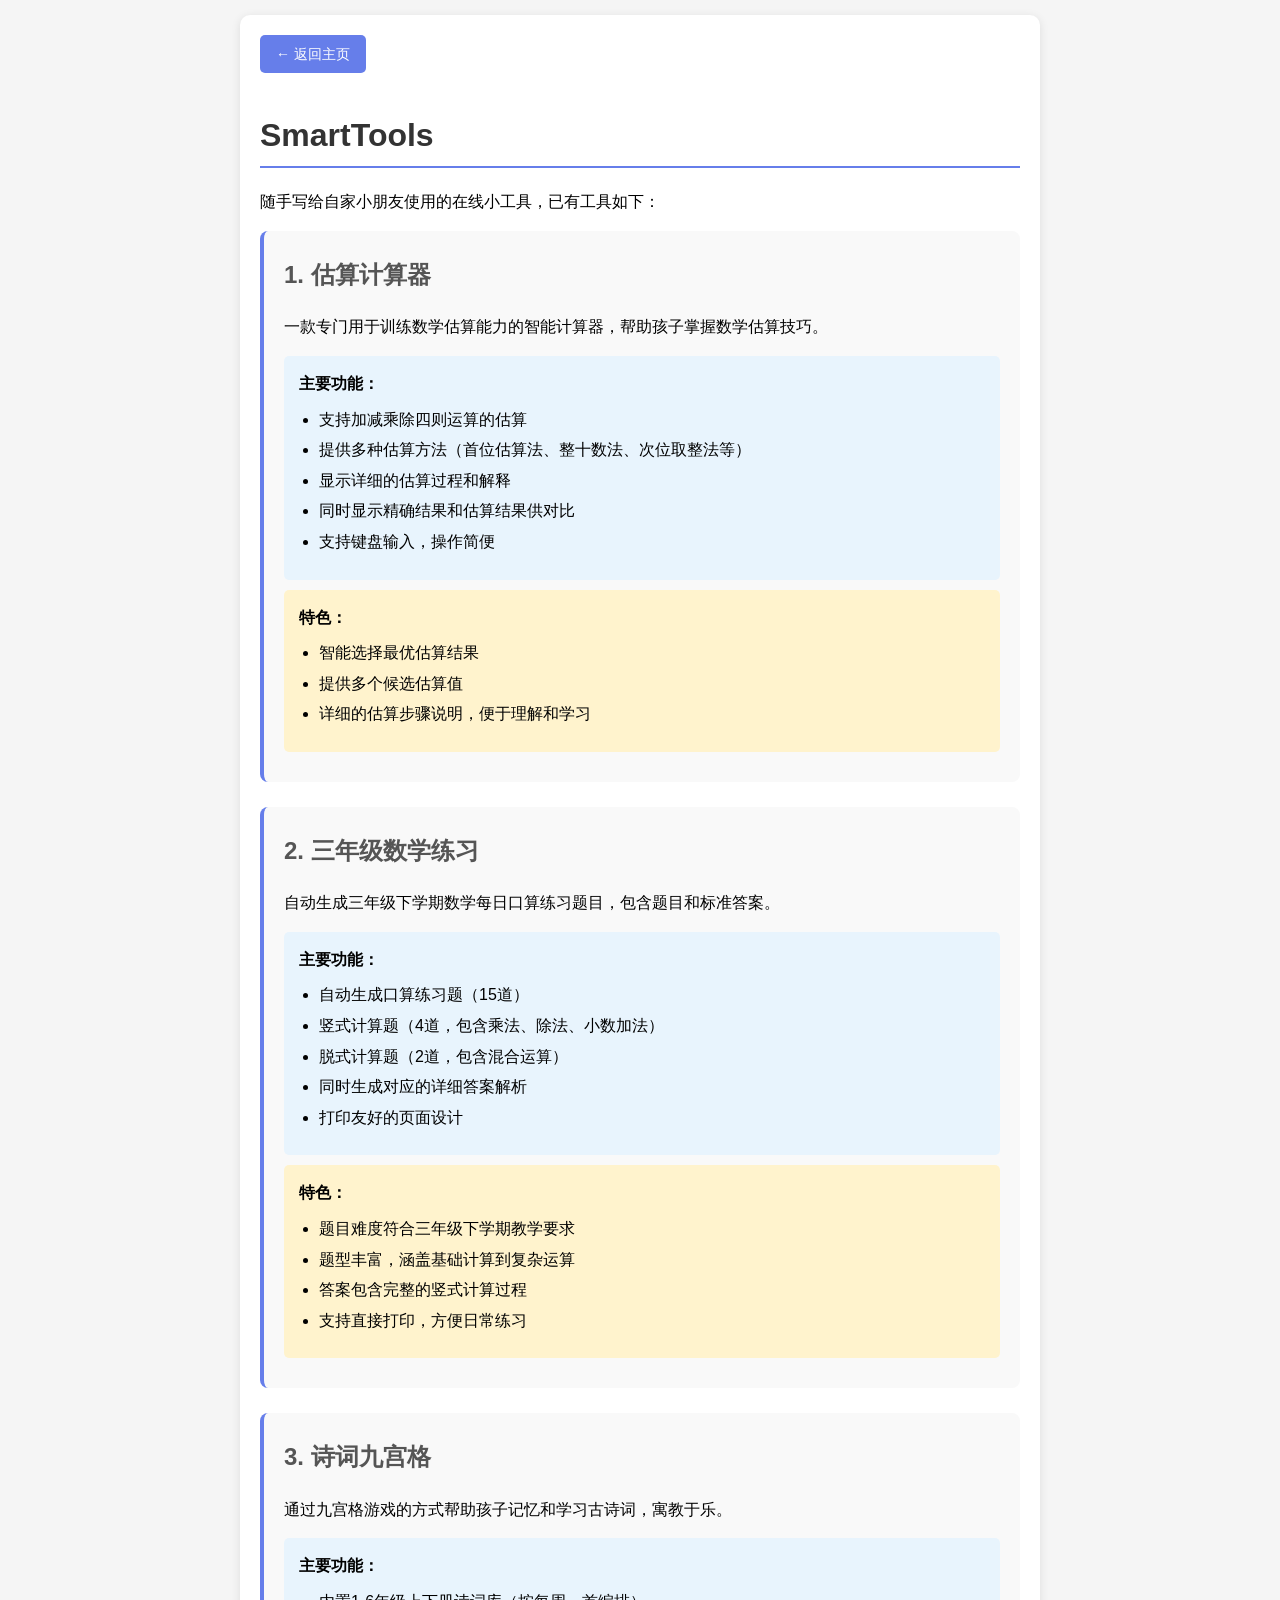
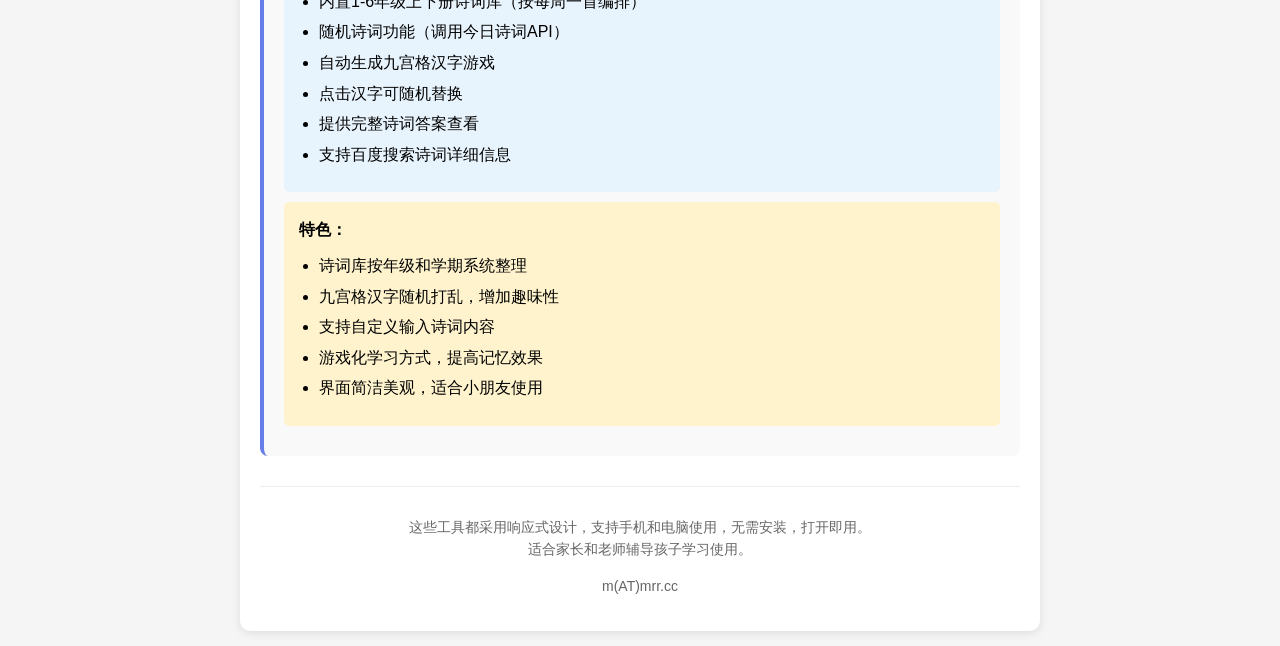
==== about.html @ b6f44952 "6.2 6.2" ====
<!DOCTYPE html>
<html lang="zh-CN">
<head>
    <meta charset="UTF-8">
    <meta name="viewport" content="width=device-width, initial-scale=1.0">
    <title>ℹ️关于 SmartTools</title>
    <link rel="icon" href="data:image/svg+xml,<svg xmlns='http://www.w3.org/2000/svg' viewBox='0 0 100 100'><text y='.9em' x='-0.11em' font-size='90'>😺ℹ️</text></svg>">
    <style>
        body {
            font-family: -apple-system, BlinkMacSystemFont, 'Segoe UI', 'PingFang SC', 'Hiragino Sans GB', sans-serif;
            line-height: 1.6;
            max-width: 800px;
            margin: 0 auto;
            padding: 15px;
            background-color: #f5f5f5;
        }
        
        .container {
            background: white;
            padding: 20px;
            border-radius: 10px;
            box-shadow: 0 2px 10px rgba(0,0,0,0.1);
        }
        
        .back-btn {
            display: inline-block;
            margin-bottom: 15px;
            padding: 8px 16px;
            background-color: #667eea;
            color: white;
            text-decoration: none;
            border-radius: 5px;
            font-size: 14px;
        }
        
        .back-btn:hover {
            background-color: #5a6fd8;
        }
        
        h1 {
            color: #333;
            border-bottom: 2px solid #667eea;
            padding-bottom: 5px;
        }
        
        h2 {
            color: #555;
            margin-top: 5px;
        }
        
        .tool-section {
            margin-bottom: 25px;
            padding: 20px;
            background-color: #f9f9f9;
            border-radius: 8px;
            border-left: 4px solid #667eea;
        }
        
        .features {
            background-color: #e8f4fd;
            padding: 15px;
            border-radius: 5px;
            margin: 10px 0;
        }
        
        .highlights {
            background-color: #fff3cd;
            padding: 15px;
            border-radius: 5px;
            margin: 10px 0;
        }
        
        ul {
            margin: 10px 0;
            padding-left: 20px;
        }
        
        li {
            margin: 5px 0;
        }
        
        .footer {
            text-align: center;
            margin-top: 30px;
            padding-top: 15px;
            border-top: 1px solid #eee;
            color: #666;
            font-size: 14px;
        }
    </style>
</head>
<body>
    <div class="container">
        <a href="toolsindex.html" class="back-btn">← 返回主页</a>
        
        <h1>SmartTools</h1>
        
        <p>随手写给自家小朋友使用的在线小工具，已有工具如下：</p>

        <div class="tool-section">
            <h2>1. 估算计算器</h2>
            <p>一款专门用于训练数学估算能力的智能计算器，帮助孩子掌握数学估算技巧。</p>
            
            <div class="features">
                <strong>主要功能：</strong>
                <ul>
                    <li>支持加减乘除四则运算的估算</li>
                    <li>提供多种估算方法（首位估算法、整十数法、次位取整法等）</li>
                    <li>显示详细的估算过程和解释</li>
                    <li>同时显示精确结果和估算结果供对比</li>
                    <li>支持键盘输入，操作简便</li>
                </ul>
            </div>
            
            <div class="highlights">
                <strong>特色：</strong>
                <ul>
                    <li>智能选择最优估算结果</li>
                    <li>提供多个候选估算值</li>
                    <li>详细的估算步骤说明，便于理解和学习</li>
                </ul>
            </div>
        </div>

        <div class="tool-section">
            <h2>2. 三年级数学练习</h2>
            <p>自动生成三年级下学期数学每日口算练习题目，包含题目和标准答案。</p>
            
            <div class="features">
                <strong>主要功能：</strong>
                <ul>
                    <li>自动生成口算练习题（15道）</li>
                    <li>竖式计算题（4道，包含乘法、除法、小数加法）</li>
                    <li>脱式计算题（2道，包含混合运算）</li>
                    <li>同时生成对应的详细答案解析</li>
                    <li>打印友好的页面设计</li>
                </ul>
            </div>
            
            <div class="highlights">
                <strong>特色：</strong>
                <ul>
                    <li>题目难度符合三年级下学期教学要求</li>
                    <li>题型丰富，涵盖基础计算到复杂运算</li>
                    <li>答案包含完整的竖式计算过程</li>
                    <li>支持直接打印，方便日常练习</li>
                </ul>
            </div>
        </div>

        <div class="tool-section">
            <h2>3. 诗词九宫格</h2>
            <p>通过九宫格游戏的方式帮助孩子记忆和学习古诗词，寓教于乐。</p>
            
            <div class="features">
                <strong>主要功能：</strong>
                <ul>
                    <li>内置1-6年级上下册诗词库（按每周一首编排）</li>
                    <li>随机诗词功能（调用今日诗词API）</li>
                    <li>自动生成九宫格汉字游戏</li>
                    <li>点击汉字可随机替换</li>
                    <li>提供完整诗词答案查看</li>
                    <li>支持百度搜索诗词详细信息</li>
                </ul>
            </div>
            
            <div class="highlights">
                <strong>特色：</strong>
                <ul>
                    <li>诗词库按年级和学期系统整理</li>
                    <li>九宫格汉字随机打乱，增加趣味性</li>
                    <li>支持自定义输入诗词内容</li>
                    <li>游戏化学习方式，提高记忆效果</li>
                    <li>界面简洁美观，适合小朋友使用</li>
                </ul>
            </div>
        </div>

        <div class="footer">
            <p>这些工具都采用响应式设计，支持手机和电脑使用，无需安装，打开即用。<br>
            适合家长和老师辅导孩子学习使用。</p>
            <p>m(AT)mrr.cc</p>
        </div>
    </div>
</body>
</html>
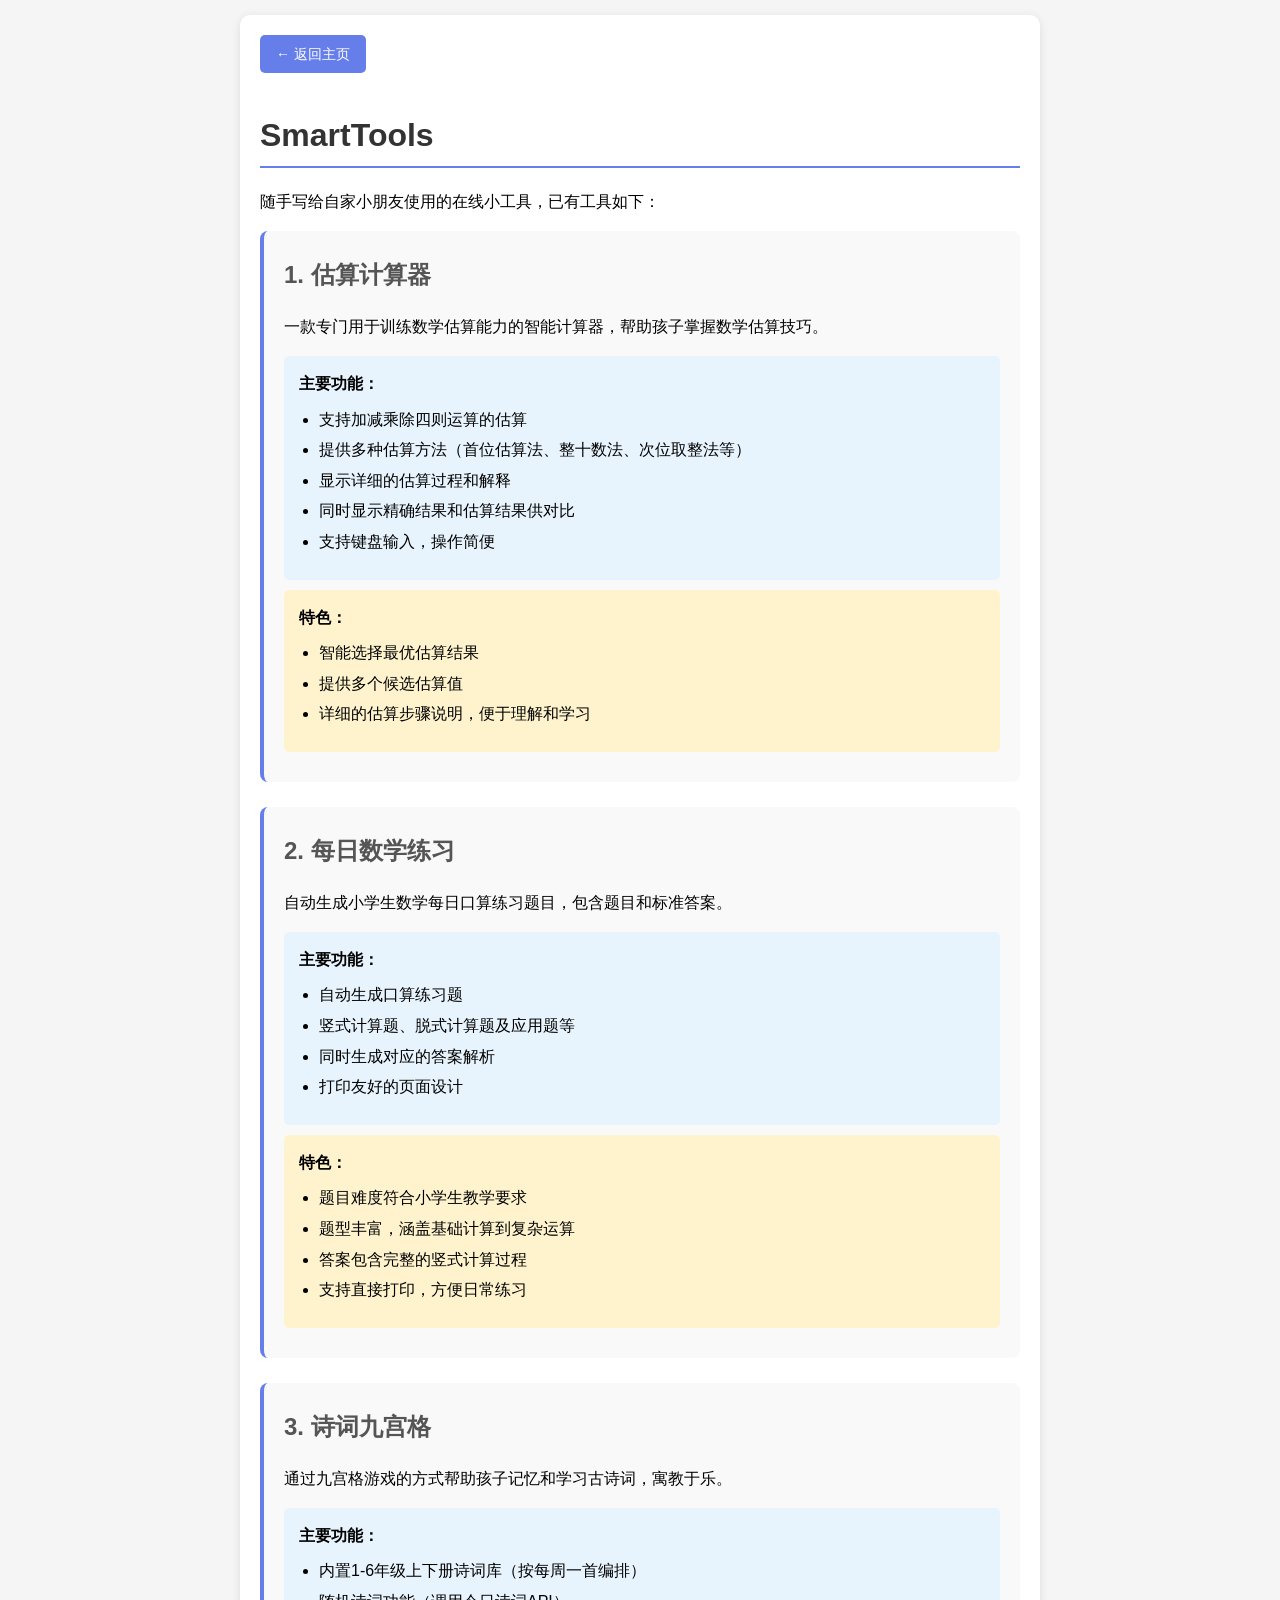
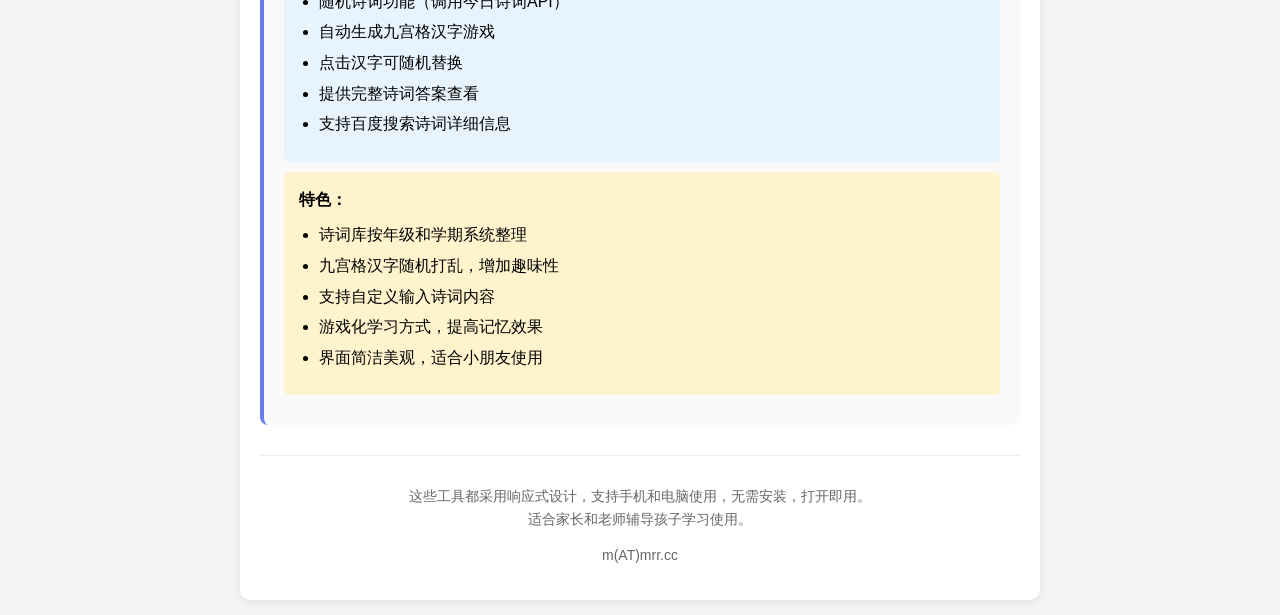
==== commit cf53342b: "6.5.1 6.5.1" ====
--- a/about.html
+++ b/about.html
@@ -123,16 +123,15 @@
         </div>
 
         <div class="tool-section">
-            <h2>2. 三年级数学练习</h2>
-            <p>自动生成三年级下学期数学每日口算练习题目，包含题目和标准答案。</p>
+            <h2>2. 每日数学练习</h2>
+            <p>自动生成小学生数学每日口算练习题目，包含题目和标准答案。</p>
             
             <div class="features">
                 <strong>主要功能：</strong>
                 <ul>
-                    <li>自动生成口算练习题（15道）</li>
-                    <li>竖式计算题（4道，包含乘法、除法、小数加法）</li>
-                    <li>脱式计算题（2道，包含混合运算）</li>
-                    <li>同时生成对应的详细答案解析</li>
+                    <li>自动生成口算练习题</li>
+                    <li>竖式计算题、脱式计算题及应用题等</li>
+                    <li>同时生成对应的答案解析</li>
                     <li>打印友好的页面设计</li>
                 </ul>
             </div>
@@ -140,7 +139,7 @@
             <div class="highlights">
                 <strong>特色：</strong>
                 <ul>
-                    <li>题目难度符合三年级下学期教学要求</li>
+                    <li>题目难度符合小学生教学要求</li>
                     <li>题型丰富，涵盖基础计算到复杂运算</li>
                     <li>答案包含完整的竖式计算过程</li>
                     <li>支持直接打印，方便日常练习</li>
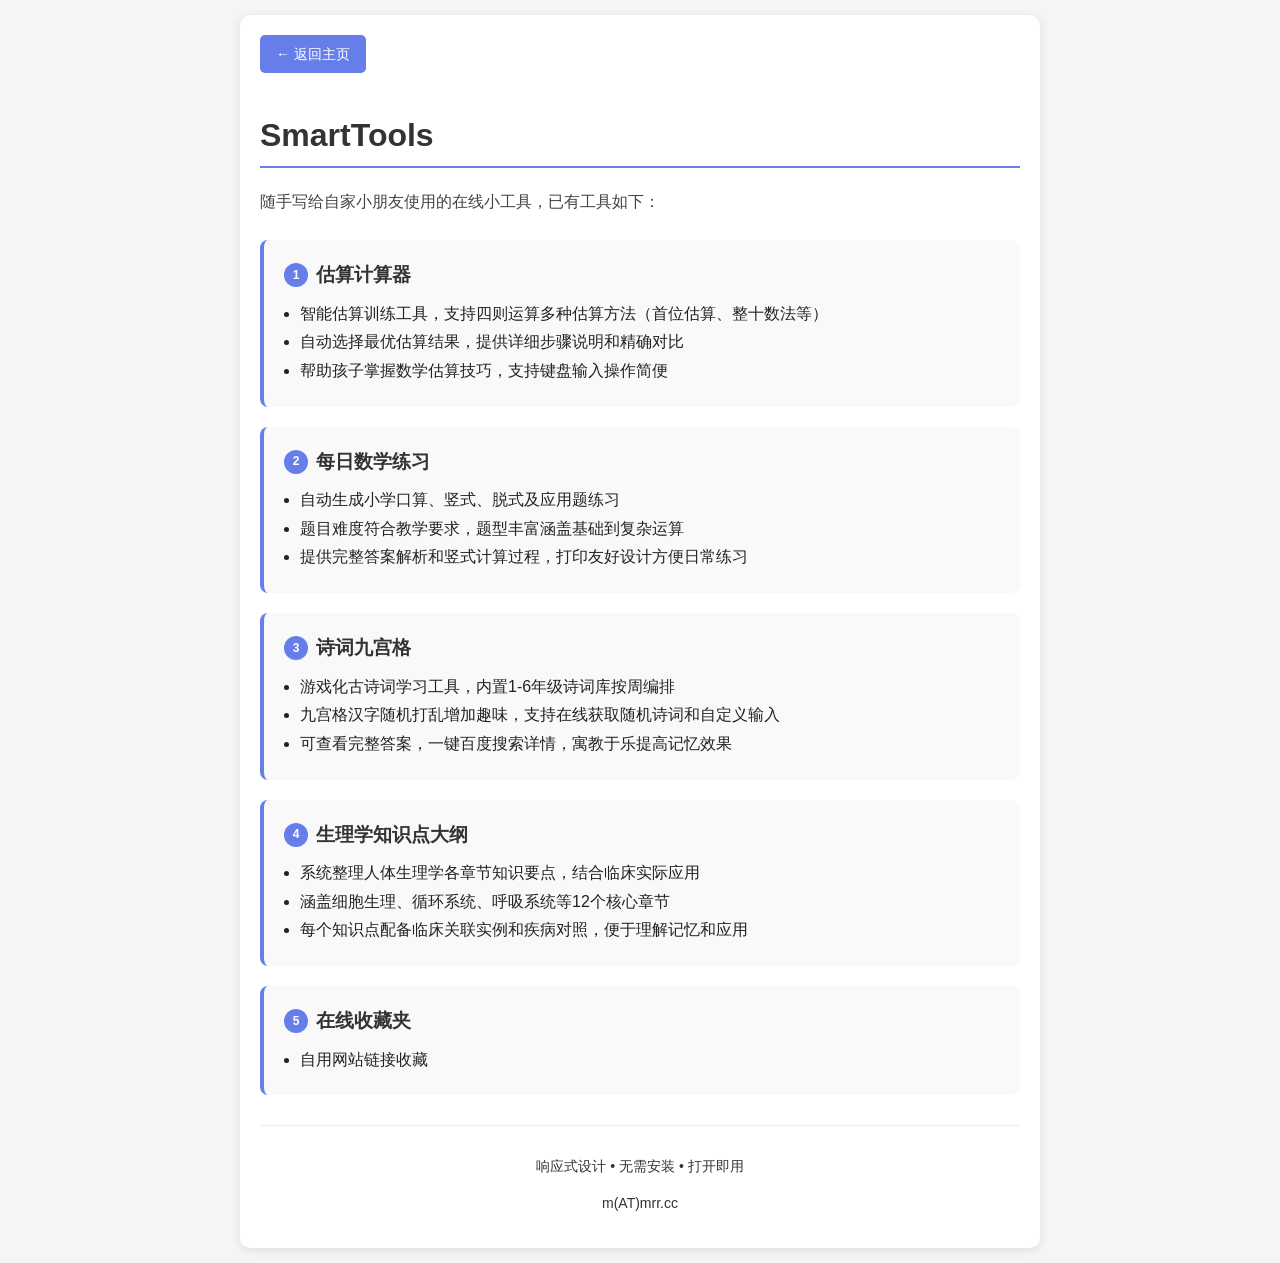
==== commit a6fa8f7b: "6.6.0 6.6.0" ====
--- a/about.html
+++ b/about.html
@@ -6,8 +6,23 @@
     <title>ℹ️关于 SmartTools</title>
     <link rel="icon" href="data:image/svg+xml,<svg xmlns='http://www.w3.org/2000/svg' viewBox='0 0 100 100'><text y='.9em' x='-0.11em' font-size='90'>😺ℹ️</text></svg>">
     <style>
+        /* 自定义字体声明 */
+        @font-face {
+            font-family: 'Yanti';
+            src: url('tools/font/yanti.woff2') format('woff2'),
+                 url('tools/font/yanti.ttf') format('truetype');
+            font-display: swap;
+        }
+        
+        @font-face {
+            font-family: 'FZJZXF';
+            src: url('tools/font/FZJZXF.woff2') format('woff2'),
+                 url('tools/font/FZJZXF.ttf') format('truetype');
+            font-display: swap;
+        }
+        
         body {
-            font-family: -apple-system, BlinkMacSystemFont, 'Segoe UI', 'PingFang SC', 'Hiragino Sans GB', sans-serif;
+            font-family: '微软雅黑', -apple-system, BlinkMacSystemFont, 'Segoe UI', 'PingFang SC', 'Hiragino Sans GB', sans-serif;
             line-height: 1.6;
             max-width: 800px;
             margin: 0 auto;
@@ -38,54 +53,93 @@
         }
         
         h1 {
+            font-family: '微软雅黑', -apple-system, BlinkMacSystemFont, 'Segoe UI', 'PingFang SC', 'Hiragino Sans GB', sans-serif;
             color: #333;
             border-bottom: 2px solid #667eea;
             padding-bottom: 5px;
         }
         
-        h2 {
-            color: #555;
-            margin-top: 5px;
-        }
-        
-        .tool-section {
+        .subtitle {
+            color: #444;
             margin-bottom: 25px;
+        }
+        
+        .tools-grid {
+            display: grid;
+            gap: 20px;
+            margin-top: 20px;
+        }
+        
+        .tool-card {
             padding: 20px;
             background-color: #f9f9f9;
             border-radius: 8px;
             border-left: 4px solid #667eea;
         }
         
-        .features {
-            background-color: #e8f4fd;
-            padding: 15px;
-            border-radius: 5px;
-            margin: 10px 0;
-        }
-        
-        .highlights {
-            background-color: #fff3cd;
-            padding: 15px;
-            border-radius: 5px;
-            margin: 10px 0;
-        }
-        
-        ul {
-            margin: 10px 0;
-            padding-left: 20px;
-        }
-        
-        li {
-            margin: 5px 0;
+        .tool-title {
+            font-family: 'Yanti', '微软雅黑', -apple-system, BlinkMacSystemFont, 'Segoe UI', 'PingFang SC', 'Hiragino Sans GB', sans-serif;
+            color: #333;
+            font-size: 1.2rem;
+            font-weight: 600;
+            margin: 0 0 10px 0;
+            display: flex;
+            align-items: center;
+            gap: 8px;
+        }
+        
+        .tool-number {
+            display: inline-flex;
+            align-items: center;
+            justify-content: center;
+            width: 24px;
+            height: 24px;
+            background: #667eea;
+            color: white;
+            border-radius: 50%;
+            font-size: 12px;
+            font-weight: 700;
+        }
+        
+        .tool-description {
+            font-family: 'FZJZXF', '微软雅黑', -apple-system, BlinkMacSystemFont, 'Segoe UI', 'PingFang SC', 'Hiragino Sans GB', sans-serif;
+            color: #222;
+            margin: 0;
+            line-height: 1.6;
+        }
+        
+        .tool-description ul {
+            margin: 0;
+            padding-left: 16px;
+            list-style-type: disc;
+        }
+        
+        .tool-description li {
+            margin-bottom: 3px;
         }
         
         .footer {
+            font-family: '微软雅黑', -apple-system, BlinkMacSystemFont, 'Segoe UI', 'PingFang SC', 'Hiragino Sans GB', sans-serif;
             text-align: center;
             margin-top: 30px;
             padding-top: 15px;
             border-top: 1px solid #eee;
-            color: #666;
+            color: #333;
             font-size: 14px;
+        }
+        
+        @media (max-width: 768px) {
+            body {
+                padding: 8px;
+            }
+            
+            .container {
+                padding: 16px;
+            }
+            
+            .tool-card {
+                padding: 16px;
+            }
         }
     </style>
 </head>
@@ -94,92 +148,82 @@
         <a href="toolsindex.html" class="back-btn">← 返回主页</a>
         
         <h1>SmartTools</h1>
-        
-        <p>随手写给自家小朋友使用的在线小工具，已有工具如下：</p>
-
-        <div class="tool-section">
-            <h2>1. 估算计算器</h2>
-            <p>一款专门用于训练数学估算能力的智能计算器，帮助孩子掌握数学估算技巧。</p>
-            
-            <div class="features">
-                <strong>主要功能：</strong>
-                <ul>
-                    <li>支持加减乘除四则运算的估算</li>
-                    <li>提供多种估算方法（首位估算法、整十数法、次位取整法等）</li>
-                    <li>显示详细的估算过程和解释</li>
-                    <li>同时显示精确结果和估算结果供对比</li>
-                    <li>支持键盘输入，操作简便</li>
-                </ul>
-            </div>
-            
-            <div class="highlights">
-                <strong>特色：</strong>
-                <ul>
-                    <li>智能选择最优估算结果</li>
-                    <li>提供多个候选估算值</li>
-                    <li>详细的估算步骤说明，便于理解和学习</li>
-                </ul>
-            </div>
+        <p class="subtitle">随手写给自家小朋友使用的在线小工具，已有工具如下：</p>
+
+        <div class="tools-grid">
+            <div class="tool-card">
+                <h2 class="tool-title">
+                    <span class="tool-number">1</span>
+                    估算计算器
+                </h2>
+                <div class="tool-description">
+                    <ul>
+                        <li>智能估算训练工具，支持四则运算多种估算方法（首位估算、整十数法等）</li>
+                        <li>自动选择最优估算结果，提供详细步骤说明和精确对比</li>
+                        <li>帮助孩子掌握数学估算技巧，支持键盘输入操作简便</li>
+                    </ul>
+                </div>
+            </div>
+
+            <div class="tool-card">
+                <h2 class="tool-title">
+                    <span class="tool-number">2</span>
+                    每日数学练习
+                </h2>
+                <div class="tool-description">
+                    <ul>
+                        <li>自动生成小学口算、竖式、脱式及应用题练习</li>
+                        <li>题目难度符合教学要求，题型丰富涵盖基础到复杂运算</li>
+                        <li>提供完整答案解析和竖式计算过程，打印友好设计方便日常练习</li>
+                    </ul>
+                </div>
+            </div>
+
+            <div class="tool-card">
+                <h2 class="tool-title">
+                    <span class="tool-number">3</span>
+                    诗词九宫格
+                </h2>
+                <div class="tool-description">
+                    <ul>
+                        <li>游戏化古诗词学习工具，内置1-6年级诗词库按周编排</li>
+                        <li>九宫格汉字随机打乱增加趣味，支持在线获取随机诗词和自定义输入</li>
+                        <li>可查看完整答案，一键百度搜索详情，寓教于乐提高记忆效果</li>
+                    </ul>
+                </div>
+            </div>
+
+            <div class="tool-card">
+                <h2 class="tool-title">
+                    <span class="tool-number">4</span>
+                    生理学知识点大纲
+                </h2>
+                <div class="tool-description">
+                    <ul>
+                        <li>系统整理人体生理学各章节知识要点，结合临床实际应用</li>
+                        <li>涵盖细胞生理、循环系统、呼吸系统等12个核心章节</li>
+                        <li>每个知识点配备临床关联实例和疾病对照，便于理解记忆和应用</li>
+                    </ul>
+                </div>
+            </div>
+
+            <div class="tool-card">
+                <h2 class="tool-title">
+                    <span class="tool-number">5</span>
+                    在线收藏夹
+                </h2>
+                <div class="tool-description">
+                    <ul>
+                        <li>自用网站链接收藏</li>
+                    </ul>
+                </div>
+            </div>            
         </div>
 
-        <div class="tool-section">
-            <h2>2. 每日数学练习</h2>
-            <p>自动生成小学生数学每日口算练习题目，包含题目和标准答案。</p>
-            
-            <div class="features">
-                <strong>主要功能：</strong>
-                <ul>
-                    <li>自动生成口算练习题</li>
-                    <li>竖式计算题、脱式计算题及应用题等</li>
-                    <li>同时生成对应的答案解析</li>
-                    <li>打印友好的页面设计</li>
-                </ul>
-            </div>
-            
-            <div class="highlights">
-                <strong>特色：</strong>
-                <ul>
-                    <li>题目难度符合小学生教学要求</li>
-                    <li>题型丰富，涵盖基础计算到复杂运算</li>
-                    <li>答案包含完整的竖式计算过程</li>
-                    <li>支持直接打印，方便日常练习</li>
-                </ul>
-            </div>
-        </div>
-
-        <div class="tool-section">
-            <h2>3. 诗词九宫格</h2>
-            <p>通过九宫格游戏的方式帮助孩子记忆和学习古诗词，寓教于乐。</p>
-            
-            <div class="features">
-                <strong>主要功能：</strong>
-                <ul>
-                    <li>内置1-6年级上下册诗词库（按每周一首编排）</li>
-                    <li>随机诗词功能（调用今日诗词API）</li>
-                    <li>自动生成九宫格汉字游戏</li>
-                    <li>点击汉字可随机替换</li>
-                    <li>提供完整诗词答案查看</li>
-                    <li>支持百度搜索诗词详细信息</li>
-                </ul>
-            </div>
-            
-            <div class="highlights">
-                <strong>特色：</strong>
-                <ul>
-                    <li>诗词库按年级和学期系统整理</li>
-                    <li>九宫格汉字随机打乱，增加趣味性</li>
-                    <li>支持自定义输入诗词内容</li>
-                    <li>游戏化学习方式，提高记忆效果</li>
-                    <li>界面简洁美观，适合小朋友使用</li>
-                </ul>
-            </div>
-        </div>
-
         <div class="footer">
-            <p>这些工具都采用响应式设计，支持手机和电脑使用，无需安装，打开即用。<br>
-            适合家长和老师辅导孩子学习使用。</p>
+            <p>响应式设计 • 无需安装 • 打开即用</p>
             <p>m(AT)mrr.cc</p>
         </div>
     </div>
 </body>
-</html>+</html>
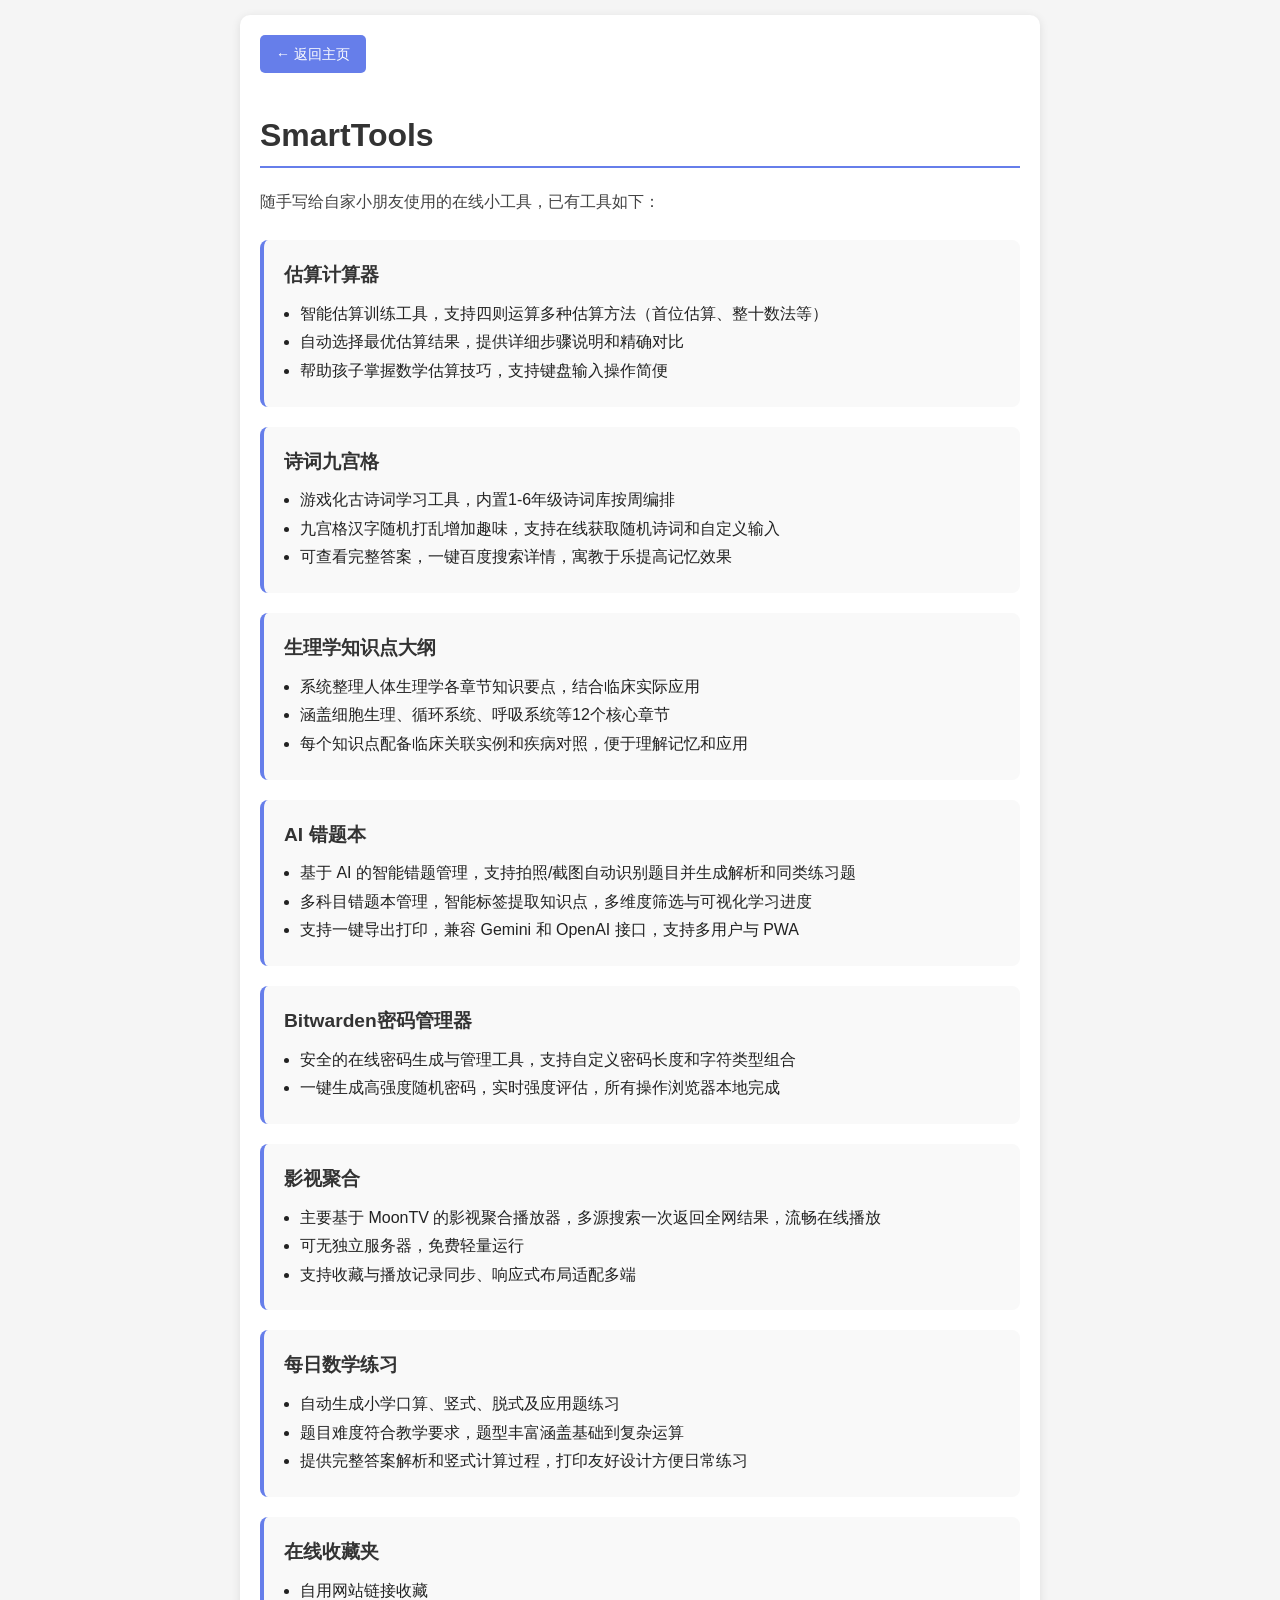
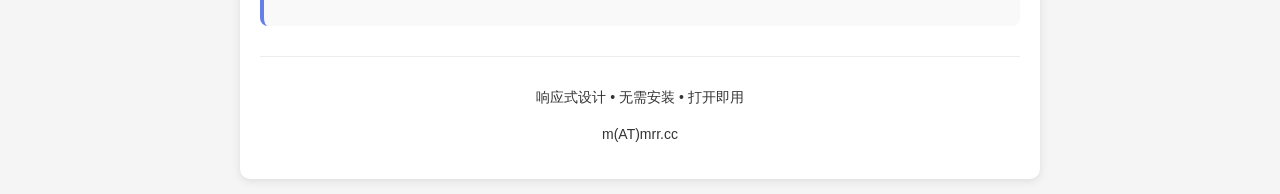
==== commit df9edef6: "7.6.0 7.6.0" ====
--- a/about.html
+++ b/about.html
@@ -3,6 +3,7 @@
 <head>
     <meta charset="UTF-8">
     <meta name="viewport" content="width=device-width, initial-scale=1.0">
+    <meta name="robots" content="noindex, nofollow">
     <title>ℹ️关于 SmartTools</title>
     <link rel="icon" href="data:image/svg+xml,<svg xmlns='http://www.w3.org/2000/svg' viewBox='0 0 100 100'><text y='.9em' x='-0.11em' font-size='90'>😺ℹ️</text></svg>">
     <style>
@@ -86,19 +87,6 @@
             display: flex;
             align-items: center;
             gap: 8px;
-        }
-        
-        .tool-number {
-            display: inline-flex;
-            align-items: center;
-            justify-content: center;
-            width: 24px;
-            height: 24px;
-            background: #667eea;
-            color: white;
-            border-radius: 50%;
-            font-size: 12px;
-            font-weight: 700;
         }
         
         .tool-description {
@@ -152,10 +140,7 @@
 
         <div class="tools-grid">
             <div class="tool-card">
-                <h2 class="tool-title">
-                    <span class="tool-number">1</span>
-                    估算计算器
-                </h2>
+                <h2 class="tool-title">估算计算器</h2>
                 <div class="tool-description">
                     <ul>
                         <li>智能估算训练工具，支持四则运算多种估算方法（首位估算、整十数法等）</li>
@@ -166,10 +151,61 @@
             </div>
 
             <div class="tool-card">
-                <h2 class="tool-title">
-                    <span class="tool-number">2</span>
-                    每日数学练习
-                </h2>
+                <h2 class="tool-title">诗词九宫格</h2>
+                <div class="tool-description">
+                    <ul>
+                        <li>游戏化古诗词学习工具，内置1-6年级诗词库按周编排</li>
+                        <li>九宫格汉字随机打乱增加趣味，支持在线获取随机诗词和自定义输入</li>
+                        <li>可查看完整答案，一键百度搜索详情，寓教于乐提高记忆效果</li>
+                    </ul>
+                </div>
+            </div>
+
+            <div class="tool-card">
+                <h2 class="tool-title">生理学知识点大纲</h2>
+                <div class="tool-description">
+                    <ul>
+                        <li>系统整理人体生理学各章节知识要点，结合临床实际应用</li>
+                        <li>涵盖细胞生理、循环系统、呼吸系统等12个核心章节</li>
+                        <li>每个知识点配备临床关联实例和疾病对照，便于理解记忆和应用</li>
+                    </ul>
+                </div>
+            </div>
+
+            <div class="tool-card">
+                <h2 class="tool-title">AI 错题本</h2>
+                <div class="tool-description">
+                    <ul>
+                        <li>基于 AI 的智能错题管理，支持拍照/截图自动识别题目并生成解析和同类练习题</li>
+                        <li>多科目错题本管理，智能标签提取知识点，多维度筛选与可视化学习进度</li>
+                        <li>支持一键导出打印，兼容 Gemini 和 OpenAI 接口，支持多用户与 PWA</li>
+                    </ul>
+                </div>
+            </div>
+
+            <div class="tool-card">
+                <h2 class="tool-title">Bitwarden密码管理器</h2>
+                <div class="tool-description">
+                    <ul>
+                        <li>安全的在线密码生成与管理工具，支持自定义密码长度和字符类型组合</li>
+                        <li>一键生成高强度随机密码，实时强度评估，所有操作浏览器本地完成</li>
+                    </ul>
+                </div>
+            </div>
+
+            <div class="tool-card">
+                <h2 class="tool-title">影视聚合</h2>
+                <div class="tool-description">
+                    <ul>
+                        <li>主要基于 MoonTV 的影视聚合播放器，多源搜索一次返回全网结果，流畅在线播放</li>
+                        <li>可无独立服务器，免费轻量运行</li>
+                        <li>支持收藏与播放记录同步、响应式布局适配多端</li>
+                    </ul>
+                </div>
+            </div>
+
+            <div class="tool-card">
+                <h2 class="tool-title">每日数学练习</h2>
                 <div class="tool-description">
                     <ul>
                         <li>自动生成小学口算、竖式、脱式及应用题练习</li>
@@ -180,38 +216,7 @@
             </div>
 
             <div class="tool-card">
-                <h2 class="tool-title">
-                    <span class="tool-number">3</span>
-                    诗词九宫格
-                </h2>
-                <div class="tool-description">
-                    <ul>
-                        <li>游戏化古诗词学习工具，内置1-6年级诗词库按周编排</li>
-                        <li>九宫格汉字随机打乱增加趣味，支持在线获取随机诗词和自定义输入</li>
-                        <li>可查看完整答案，一键百度搜索详情，寓教于乐提高记忆效果</li>
-                    </ul>
-                </div>
-            </div>
-
-            <div class="tool-card">
-                <h2 class="tool-title">
-                    <span class="tool-number">4</span>
-                    生理学知识点大纲
-                </h2>
-                <div class="tool-description">
-                    <ul>
-                        <li>系统整理人体生理学各章节知识要点，结合临床实际应用</li>
-                        <li>涵盖细胞生理、循环系统、呼吸系统等12个核心章节</li>
-                        <li>每个知识点配备临床关联实例和疾病对照，便于理解记忆和应用</li>
-                    </ul>
-                </div>
-            </div>
-
-            <div class="tool-card">
-                <h2 class="tool-title">
-                    <span class="tool-number">5</span>
-                    在线收藏夹
-                </h2>
+                <h2 class="tool-title">在线收藏夹</h2>
                 <div class="tool-description">
                     <ul>
                         <li>自用网站链接收藏</li>
@@ -226,4 +231,4 @@
         </div>
     </div>
 </body>
-</html>
+</html>
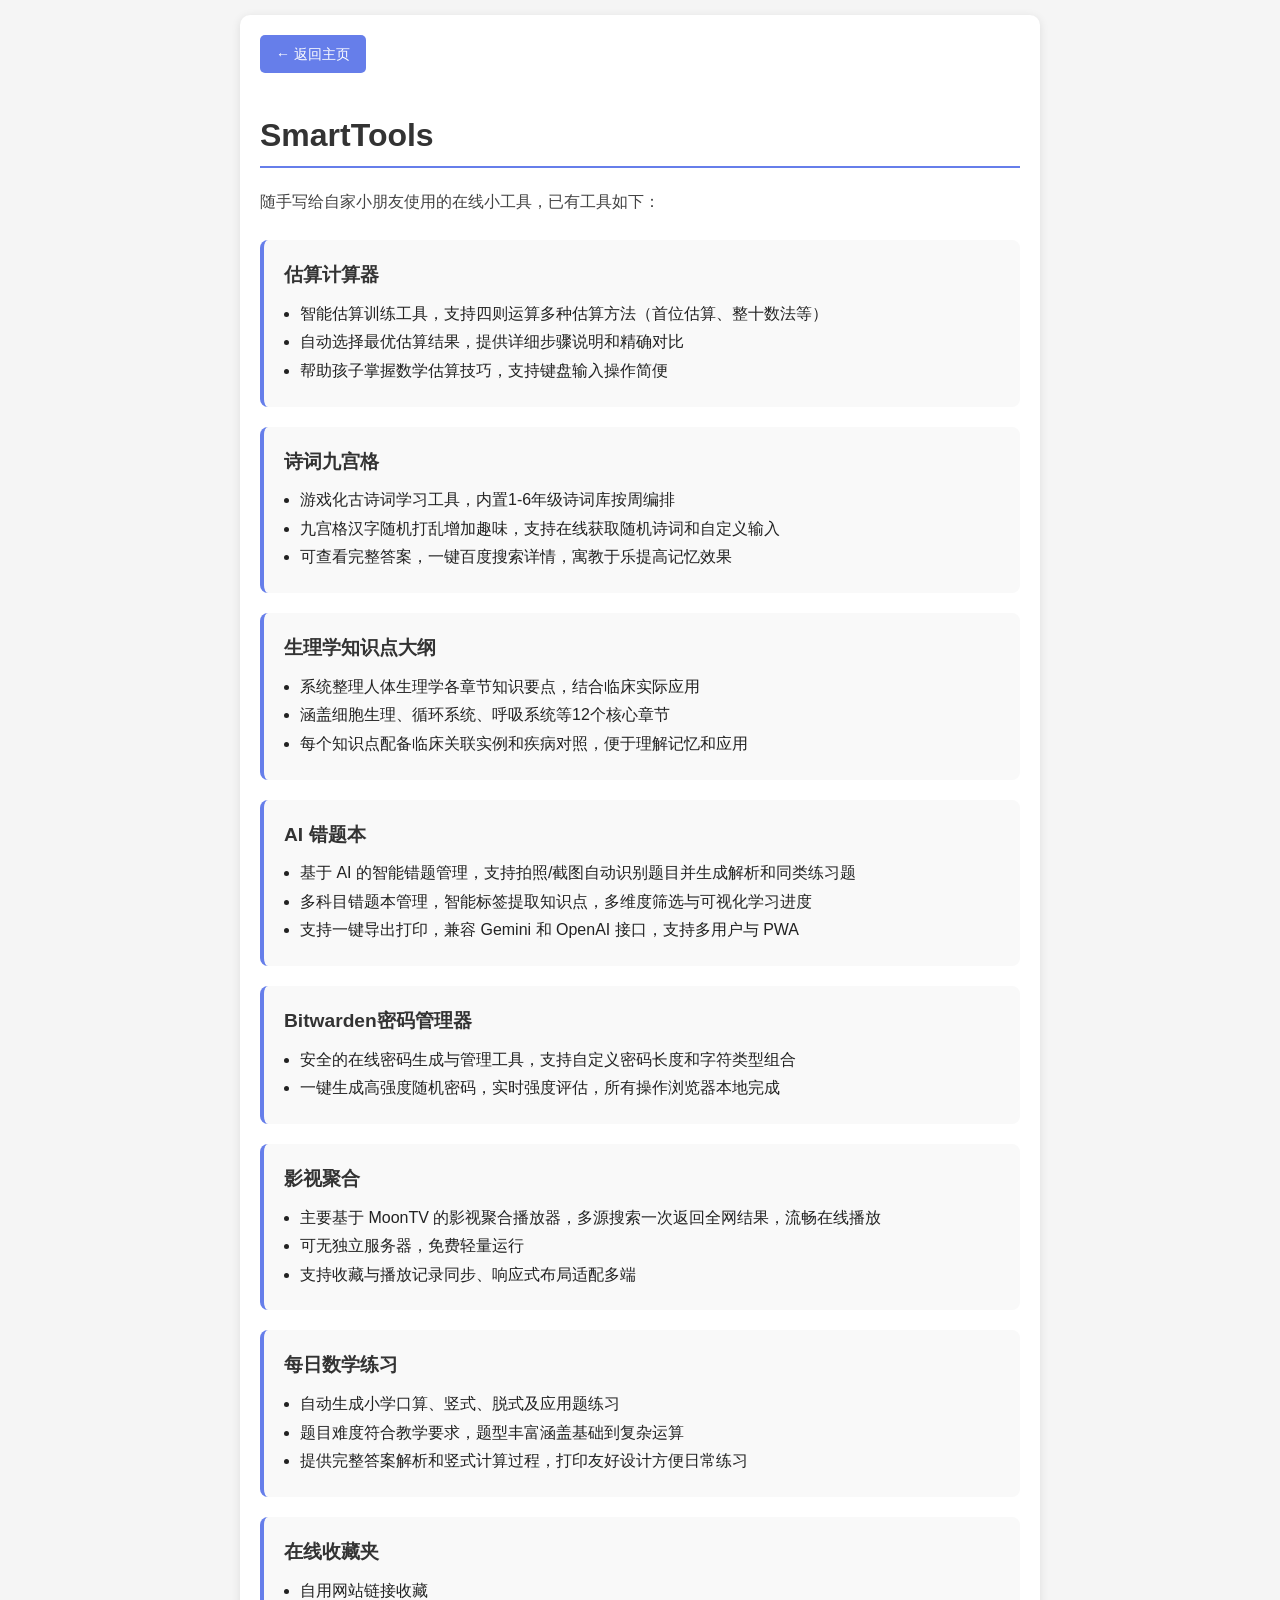
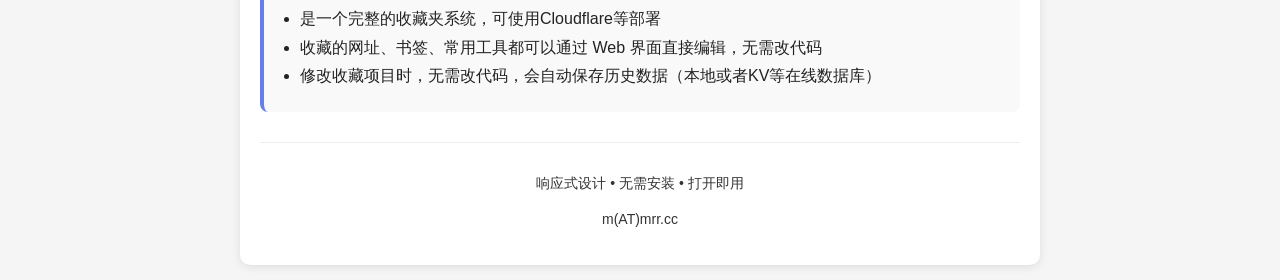
==== commit 6cbef87e: "11.3.0 11.3.0" ====
--- a/about.html
+++ b/about.html
@@ -220,6 +220,9 @@
                 <div class="tool-description">
                     <ul>
                         <li>自用网站链接收藏</li>
+                        <li>是一个完整的收藏夹系统，可使用Cloudflare等部署</li>
+                        <li>收藏的网址、书签、常用工具都可以通过 Web 界面直接编辑，无需改代码</li>
+                        <li>修改收藏项目时，无需改代码，会自动保存历史数据（本地或者KV等在线数据库）</li>
                     </ul>
                 </div>
             </div>            
